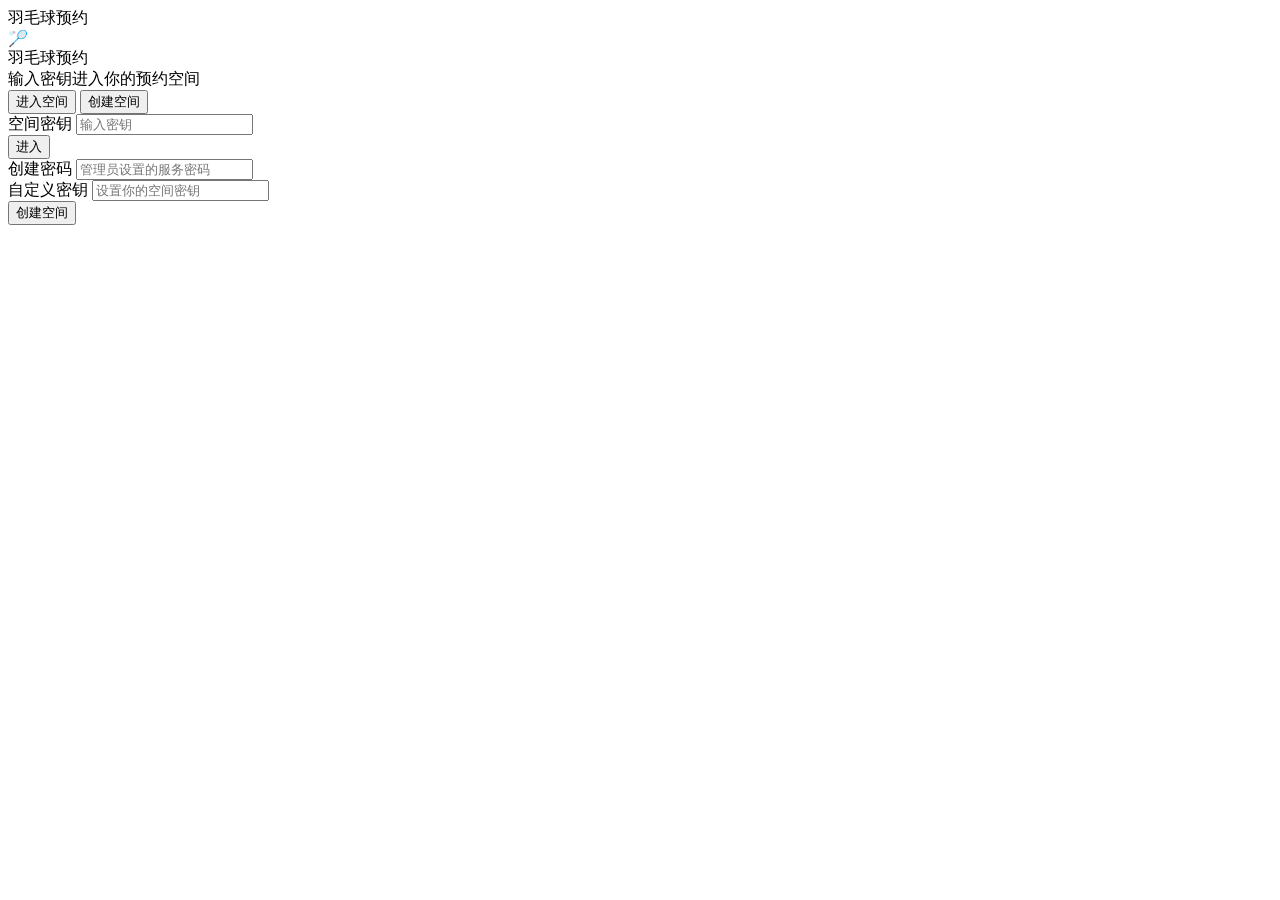
==== public/index.html @ 90170a16 "Initial commit: badminton booking system Complete PocketBase-based badminton session booking app wit" ====
<!DOCTYPE html>
<html lang="zh-CN">
<head>
  <meta charset="UTF-8">
  <meta name="viewport" content="width=device-width, initial-scale=1.0">
  <title>羽毛球预约</title>
  <link rel="stylesheet" href="/style.css">
</head>
<body>
  <div class="page">
    <div class="topbar">
      <span class="topbar-title">羽毛球预约</span>
    </div>
    <div class="content">
      <div class="hero">
        <div class="hero-icon">🏸</div>
        <div class="hero-title">羽毛球预约</div>
        <div class="hero-sub">输入密钥进入你的预约空间</div>
      </div>

      <div class="tab-bar">
        <button class="tab-btn active" data-tab="enter">进入空间</button>
        <button class="tab-btn" data-tab="create">创建空间</button>
      </div>

      <div id="tab-enter" class="tab-panel active">
        <div class="form-group">
          <label class="form-label" for="enter-key">空间密钥</label>
          <input class="form-input" id="enter-key" type="text" placeholder="输入密钥" autocomplete="off" autocapitalize="none">
        </div>
        <button class="btn btn-primary" id="btn-enter">进入</button>
        <div class="error-msg" id="enter-error"></div>
      </div>

      <div id="tab-create" class="tab-panel">
        <div class="form-group">
          <label class="form-label" for="create-password">创建密码</label>
          <input class="form-input" id="create-password" type="password" placeholder="管理员设置的服务密码">
        </div>
        <div class="form-group">
          <label class="form-label" for="create-key">自定义密钥</label>
          <input class="form-input" id="create-key" type="text" placeholder="设置你的空间密钥" autocomplete="off" autocapitalize="none">
        </div>
        <button class="btn btn-accent" id="btn-create">创建空间</button>
        <div class="error-msg" id="create-error"></div>
      </div>
    </div>
  </div>

  <script src="/lib/api.js"></script>
  <script>
    (async () => {
      const params = new URLSearchParams(window.location.search);
      const shareToken = params.get('share');

      if (shareToken) {
        try {
          const info = await api.decodeShare(shareToken);
          await api.enterSpace(info.key);
          window.location.href = `/session.html?id=${encodeURIComponent(info.session_id)}`;
          return;
        } catch {
          showError('enter-error', '分享链接无效或已过期');
        }
      }

      // Auto-enter space when ?key= is present (space share link)
      const autoKey = params.get('key');
      if (autoKey) {
        try {
          await api.enterSpace(autoKey);
          window.location.href = '/space.html';
          return;
        } catch {
          showError('enter-error', '空间不存在或密钥无效');
        }
      }

      if (api.isAuthenticated()) {
        window.location.href = '/space.html';
        return;
      }

      const tabs = document.querySelectorAll('.tab-btn');
      tabs.forEach(btn => {
        btn.addEventListener('click', () => {
          tabs.forEach(b => b.classList.remove('active'));
          btn.classList.add('active');
          document.querySelectorAll('.tab-panel').forEach(p => p.classList.remove('active'));
          document.getElementById(`tab-${btn.dataset.tab}`).classList.add('active');
          clearErrors();
        });
      });

      function showError(id, msg) {
        const el = document.getElementById(id);
        el.textContent = msg;
        el.classList.add('visible');
      }

      function clearErrors() {
        document.querySelectorAll('.error-msg').forEach(el => {
          el.classList.remove('visible');
          el.textContent = '';
        });
      }

      function setLoading(btnId, loading) {
        const btn = document.getElementById(btnId);
        btn.disabled = loading;
        btn.textContent = loading ? '请稍候…' : (btnId === 'btn-enter' ? '进入' : '创建空间');
      }

      document.getElementById('btn-enter').addEventListener('click', async () => {
        clearErrors();
        const key = document.getElementById('enter-key').value.trim();
        if (!key) {
          showError('enter-error', '请输入空间密钥');
          return;
        }
        setLoading('btn-enter', true);
        try {
          await api.enterSpace(key);
          window.location.href = '/space.html';
        } catch (e) {
          showError('enter-error', e.message || '密钥错误，请重试');
          setLoading('btn-enter', false);
        }
      });

      document.getElementById('enter-key').addEventListener('keydown', e => {
        if (e.key === 'Enter') document.getElementById('btn-enter').click();
      });

      document.getElementById('btn-create').addEventListener('click', async () => {
        clearErrors();
        const pwd = document.getElementById('create-password').value.trim();
        const key = document.getElementById('create-key').value.trim();
        if (!pwd) {
          showError('create-error', '请输入创建密码');
          return;
        }
        if (!key) {
          showError('create-error', '请输入自定义密钥');
          return;
        }
        setLoading('btn-create', true);
        try {
          await api.createSpace(pwd, key);
          window.location.href = '/space.html';
        } catch (e) {
          showError('create-error', e.message || '创建失败，请检查密码或密钥');
          setLoading('btn-create', false);
        }
      });
    })();
  </script>
</body>
</html>
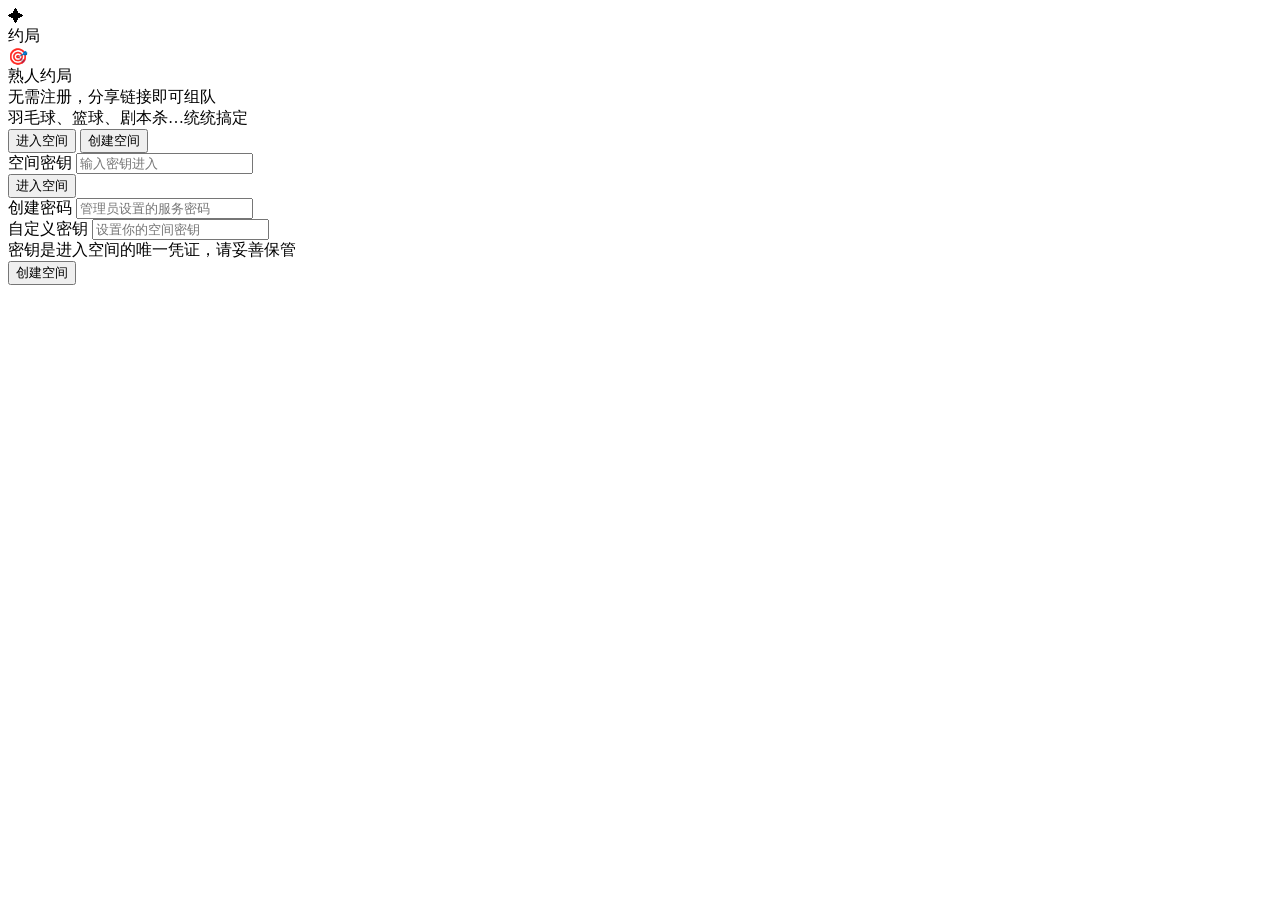
==== commit cf6cf7ec: "feat: 多活动类型支持 + 全新 UI 设计（Rausch 红主题） - 新增 activity_types 配置（羽毛球/篮球/剧本杀/桌游/其他） - sessions 表新增 type 和 " ====
--- a/public/index.html
+++ b/public/index.html
@@ -3,19 +3,20 @@
 <head>
   <meta charset="UTF-8">
   <meta name="viewport" content="width=device-width, initial-scale=1.0">
-  <title>羽毛球预约</title>
+  <title>约局 · 熟人活动预约</title>
   <link rel="stylesheet" href="/style.css">
 </head>
 <body>
   <div class="page">
     <div class="topbar">
-      <span class="topbar-title">羽毛球预约</span>
+      <div class="brand-mark">✦</div>
+      <span class="topbar-title">约局</span>
     </div>
     <div class="content">
       <div class="hero">
-        <div class="hero-icon">🏸</div>
-        <div class="hero-title">羽毛球预约</div>
-        <div class="hero-sub">输入密钥进入你的预约空间</div>
+        <div class="hero-icon">🎯</div>
+        <div class="hero-title">熟人约局</div>
+        <div class="hero-sub">无需注册，分享链接即可组队<br>羽毛球、篮球、剧本杀…统统搞定</div>
       </div>
 
       <div class="tab-bar">
@@ -26,9 +27,9 @@
       <div id="tab-enter" class="tab-panel active">
         <div class="form-group">
           <label class="form-label" for="enter-key">空间密钥</label>
-          <input class="form-input" id="enter-key" type="text" placeholder="输入密钥" autocomplete="off" autocapitalize="none">
+          <input class="form-input" id="enter-key" type="text" placeholder="输入密钥进入" autocomplete="off" autocapitalize="none">
         </div>
-        <button class="btn btn-primary" id="btn-enter">进入</button>
+        <button class="btn btn-primary" id="btn-enter">进入空间</button>
         <div class="error-msg" id="enter-error"></div>
       </div>
 
@@ -40,8 +41,9 @@
         <div class="form-group">
           <label class="form-label" for="create-key">自定义密钥</label>
           <input class="form-input" id="create-key" type="text" placeholder="设置你的空间密钥" autocomplete="off" autocapitalize="none">
+          <div class="form-hint">密钥是进入空间的唯一凭证，请妥善保管</div>
         </div>
-        <button class="btn btn-accent" id="btn-create">创建空间</button>
+        <button class="btn btn-primary" id="btn-create">创建空间</button>
         <div class="error-msg" id="create-error"></div>
       </div>
     </div>
@@ -64,7 +66,6 @@
         }
       }
 
-      // Auto-enter space when ?key= is present (space share link)
       const autoKey = params.get('key');
       if (autoKey) {
         try {
@@ -105,26 +106,23 @@
         });
       }
 
-      function setLoading(btnId, loading) {
+      function setLoading(btnId, loading, defaultText) {
         const btn = document.getElementById(btnId);
         btn.disabled = loading;
-        btn.textContent = loading ? '请稍候…' : (btnId === 'btn-enter' ? '进入' : '创建空间');
+        btn.textContent = loading ? '请稍候…' : defaultText;
       }
 
       document.getElementById('btn-enter').addEventListener('click', async () => {
         clearErrors();
         const key = document.getElementById('enter-key').value.trim();
-        if (!key) {
-          showError('enter-error', '请输入空间密钥');
-          return;
-        }
-        setLoading('btn-enter', true);
+        if (!key) { showError('enter-error', '请输入空间密钥'); return; }
+        setLoading('btn-enter', true, '进入空间');
         try {
           await api.enterSpace(key);
           window.location.href = '/space.html';
         } catch (e) {
           showError('enter-error', e.message || '密钥错误，请重试');
-          setLoading('btn-enter', false);
+          setLoading('btn-enter', false, '进入空间');
         }
       });
 
@@ -136,21 +134,15 @@
         clearErrors();
         const pwd = document.getElementById('create-password').value.trim();
         const key = document.getElementById('create-key').value.trim();
-        if (!pwd) {
-          showError('create-error', '请输入创建密码');
-          return;
-        }
-        if (!key) {
-          showError('create-error', '请输入自定义密钥');
-          return;
-        }
-        setLoading('btn-create', true);
+        if (!pwd) { showError('create-error', '请输入创建密码'); return; }
+        if (!key) { showError('create-error', '请输入自定义密钥'); return; }
+        setLoading('btn-create', true, '创建空间');
         try {
           await api.createSpace(pwd, key);
           window.location.href = '/space.html';
         } catch (e) {
           showError('create-error', e.message || '创建失败，请检查密码或密钥');
-          setLoading('btn-create', false);
+          setLoading('btn-create', false, '创建空间');
         }
       });
     })();
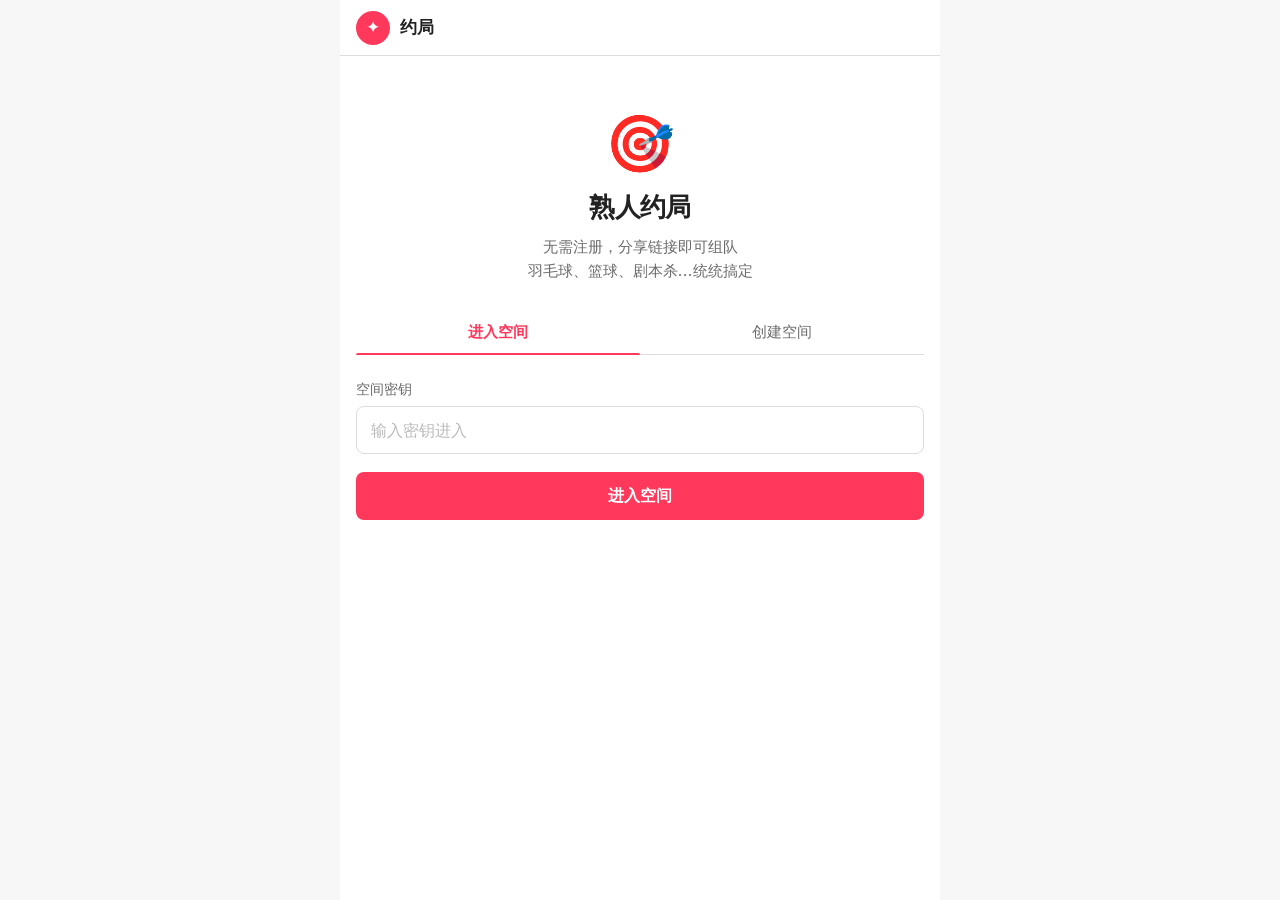
==== commit a7aec2d2: "fix: 将所有绝对路径改为相对路径以支持子路径反向代理 解决通过 songyaolun.com/yueju 等子路径访问时 CSS/JS 请求 404 的问题。  Co-Authored-By: C" ====
--- a/public/index.html
+++ b/public/index.html
@@ -4,7 +4,7 @@
   <meta charset="UTF-8">
   <meta name="viewport" content="width=device-width, initial-scale=1.0">
   <title>约局 · 熟人活动预约</title>
-  <link rel="stylesheet" href="/style.css">
+  <link rel="stylesheet" href="style.css">
 </head>
 <body>
   <div class="page">
@@ -49,7 +49,7 @@
     </div>
   </div>
 
-  <script src="/lib/api.js"></script>
+  <script src="lib/api.js"></script>
   <script>
     (async () => {
       const params = new URLSearchParams(window.location.search);
@@ -59,7 +59,7 @@
         try {
           const info = await api.decodeShare(shareToken);
           await api.enterSpace(info.key);
-          window.location.href = `/session.html?id=${encodeURIComponent(info.session_id)}`;
+          window.location.href = `session.html?id=${encodeURIComponent(info.session_id)}`;
           return;
         } catch {
           showError('enter-error', '分享链接无效或已过期');
@@ -70,7 +70,7 @@
       if (autoKey) {
         try {
           await api.enterSpace(autoKey);
-          window.location.href = '/space.html';
+          window.location.href = 'space.html';
           return;
         } catch {
           showError('enter-error', '空间不存在或密钥无效');
@@ -78,7 +78,7 @@
       }
 
       if (api.isAuthenticated()) {
-        window.location.href = '/space.html';
+        window.location.href = 'space.html';
         return;
       }
 
@@ -119,7 +119,7 @@
         setLoading('btn-enter', true, '进入空间');
         try {
           await api.enterSpace(key);
-          window.location.href = '/space.html';
+          window.location.href = 'space.html';
         } catch (e) {
           showError('enter-error', e.message || '密钥错误，请重试');
           setLoading('btn-enter', false, '进入空间');
@@ -139,7 +139,7 @@
         setLoading('btn-create', true, '创建空间');
         try {
           await api.createSpace(pwd, key);
-          window.location.href = '/space.html';
+          window.location.href = 'space.html';
         } catch (e) {
           showError('create-error', e.message || '创建失败，请检查密码或密钥');
           setLoading('btn-create', false, '创建空间');
--- a/public/style.css
+++ b/public/style.css
@@ -0,0 +1,832 @@
+*, *::before, *::after {
+  box-sizing: border-box;
+  margin: 0;
+  padding: 0;
+}
+
+:root {
+  --primary:       #FF385C;
+  --primary-dark:  #e02952;
+  --primary-light: rgba(255, 56, 92, 0.08);
+  --ink:           #222222;
+  --canvas:        #FFFFFF;
+  --surface-soft:  #F7F7F7;
+  --hairline:      #DDDDDD;
+  --muted:         #6A6A6A;
+  --error:         #c13515;
+  --error-bg:      #fff1ef;
+  --success:       #008a4b;
+  --success-bg:    #e6f9f0;
+}
+
+html, body {
+  height: 100%;
+}
+
+body {
+  font-family: system-ui, -apple-system, "Helvetica Neue", Arial, sans-serif;
+  background: var(--surface-soft);
+  color: var(--ink);
+  font-size: 16px;
+  line-height: 1.5;
+  -webkit-font-smoothing: antialiased;
+}
+
+/* ── Page wrapper ─────────────────────────────── */
+.page {
+  max-width: 600px;
+  margin: 0 auto;
+  min-height: 100vh;
+  background: var(--canvas);
+  display: flex;
+  flex-direction: column;
+}
+
+/* ── Topbar ───────────────────────────────────── */
+.topbar {
+  display: flex;
+  align-items: center;
+  gap: 10px;
+  padding: 0 16px;
+  height: 56px;
+  background: var(--canvas);
+  border-bottom: 1px solid var(--hairline);
+  position: sticky;
+  top: 0;
+  z-index: 10;
+  flex-shrink: 0;
+}
+
+.brand-mark {
+  width: 34px;
+  height: 34px;
+  background: var(--primary);
+  border-radius: 50%;
+  display: flex;
+  align-items: center;
+  justify-content: center;
+  color: #fff;
+  font-size: 17px;
+  flex-shrink: 0;
+}
+
+.topbar-title {
+  font-size: 17px;
+  font-weight: 700;
+  color: var(--ink);
+  letter-spacing: -0.01em;
+}
+
+.topbar-spacer {
+  flex: 1;
+}
+
+.topbar-meta {
+  font-size: 14px;
+  font-weight: 600;
+  color: var(--ink);
+  max-width: 160px;
+  overflow: hidden;
+  text-overflow: ellipsis;
+  white-space: nowrap;
+}
+
+.topbar-actions {
+  display: flex;
+  gap: 8px;
+  align-items: center;
+}
+
+.topbar-action {
+  height: 32px;
+  padding: 0 14px;
+  border-radius: 999px;
+  border: 1px solid var(--hairline);
+  background: var(--canvas);
+  color: var(--ink);
+  font-size: 13px;
+  font-weight: 500;
+  cursor: pointer;
+  transition: background 0.12s, border-color 0.12s;
+  white-space: nowrap;
+}
+
+.topbar-action:active {
+  background: var(--surface-soft);
+}
+
+.topbar-action.primary {
+  border-color: var(--primary);
+  color: var(--primary);
+}
+
+/* Back link in topbar */
+.topbar-back {
+  display: flex;
+  align-items: center;
+  gap: 4px;
+  color: var(--ink);
+  text-decoration: none;
+  font-size: 15px;
+  font-weight: 500;
+  padding: 6px 0;
+}
+
+.topbar-back:active { opacity: 0.6; }
+
+.topbar-page-title {
+  font-size: 16px;
+  font-weight: 600;
+  color: var(--ink);
+}
+
+/* ── Content area ─────────────────────────────── */
+.content {
+  flex: 1;
+  padding: 20px 16px;
+}
+
+/* ── Hero ─────────────────────────────────────── */
+.hero {
+  display: flex;
+  flex-direction: column;
+  align-items: center;
+  padding: 40px 16px 28px;
+  text-align: center;
+}
+
+.hero-icon {
+  font-size: 56px;
+  margin-bottom: 16px;
+  line-height: 1;
+}
+
+.hero-title {
+  font-size: 26px;
+  font-weight: 700;
+  color: var(--ink);
+  letter-spacing: -0.02em;
+  margin-bottom: 8px;
+}
+
+.hero-sub {
+  font-size: 15px;
+  color: var(--muted);
+  max-width: 280px;
+  line-height: 1.6;
+}
+
+/* ── Tabs ─────────────────────────────────────── */
+.tab-bar {
+  display: flex;
+  border-bottom: 1px solid var(--hairline);
+  margin-bottom: 24px;
+}
+
+.tab-btn {
+  flex: 1;
+  background: none;
+  border: none;
+  padding: 12px 8px;
+  font-size: 15px;
+  color: var(--muted);
+  cursor: pointer;
+  position: relative;
+  transition: color 0.15s;
+  font-weight: 500;
+}
+
+.tab-btn.active {
+  color: var(--primary);
+  font-weight: 600;
+}
+
+.tab-btn.active::after {
+  content: '';
+  position: absolute;
+  bottom: -1px;
+  left: 0;
+  right: 0;
+  height: 2px;
+  background: var(--primary);
+  border-radius: 2px 2px 0 0;
+}
+
+.tab-panel { display: none; }
+.tab-panel.active { display: block; }
+
+/* ── Form ─────────────────────────────────────── */
+.form-group {
+  margin-bottom: 18px;
+}
+
+.form-label {
+  display: block;
+  font-size: 14px;
+  color: var(--muted);
+  margin-bottom: 6px;
+  font-weight: 500;
+}
+
+.form-input {
+  width: 100%;
+  height: 48px;
+  border: 1px solid var(--hairline);
+  border-radius: 8px;
+  padding: 0 14px;
+  font-size: 16px;
+  color: var(--ink);
+  background: var(--canvas);
+  transition: border-color 0.15s, box-shadow 0.15s;
+  outline: none;
+  -webkit-appearance: none;
+  font-family: inherit;
+}
+
+.form-input:focus {
+  border-color: var(--primary);
+  box-shadow: 0 0 0 3px var(--primary-light);
+}
+
+.form-input::placeholder { color: #bbb; }
+
+.form-textarea {
+  width: 100%;
+  min-height: 88px;
+  border: 1px solid var(--hairline);
+  border-radius: 8px;
+  padding: 12px 14px;
+  font-size: 16px;
+  color: var(--ink);
+  background: var(--canvas);
+  transition: border-color 0.15s, box-shadow 0.15s;
+  outline: none;
+  resize: vertical;
+  font-family: inherit;
+  line-height: 1.5;
+  -webkit-appearance: none;
+}
+
+.form-textarea:focus {
+  border-color: var(--primary);
+  box-shadow: 0 0 0 3px var(--primary-light);
+}
+
+.form-hint {
+  font-size: 13px;
+  color: var(--muted);
+  margin-top: 5px;
+}
+
+.form-row {
+  display: grid;
+  grid-template-columns: 1fr 1fr;
+  gap: 12px;
+}
+
+/* ── Buttons ──────────────────────────────────── */
+.btn {
+  display: inline-flex;
+  align-items: center;
+  justify-content: center;
+  gap: 6px;
+  height: 48px;
+  padding: 0 24px;
+  border-radius: 8px;
+  border: none;
+  font-size: 16px;
+  font-weight: 600;
+  cursor: pointer;
+  transition: opacity 0.15s, transform 0.1s;
+  width: 100%;
+  font-family: inherit;
+  text-decoration: none;
+  letter-spacing: 0.01em;
+}
+
+.btn:active {
+  opacity: 0.85;
+  transform: scale(0.98);
+}
+
+.btn:disabled {
+  opacity: 0.45;
+  cursor: not-allowed;
+  transform: none;
+}
+
+.btn-primary {
+  background: var(--primary);
+  color: #fff;
+}
+
+.btn-primary:hover:not(:disabled) {
+  background: var(--primary-dark);
+}
+
+.btn-outline {
+  background: var(--canvas);
+  color: var(--primary);
+  border: 1.5px solid var(--primary);
+}
+
+.btn-ghost {
+  background: var(--surface-soft);
+  color: var(--ink);
+}
+
+.btn-danger {
+  background: var(--error);
+  color: #fff;
+}
+
+.btn-sm {
+  height: 36px;
+  font-size: 14px;
+  padding: 0 16px;
+  border-radius: 6px;
+}
+
+/* ── Capacity progress bar ────────────────────── */
+.capacity-bar-row {
+  display: flex;
+  align-items: center;
+  gap: 8px;
+  margin-top: 10px;
+}
+
+.capacity-bar-track {
+  flex: 1;
+  height: 8px;
+  background: var(--surface-soft);
+  border-radius: 999px;
+  overflow: hidden;
+}
+
+.capacity-bar-fill {
+  height: 100%;
+  background: var(--primary);
+  border-radius: 999px;
+  transition: width 0.3s ease;
+  min-width: 0;
+}
+
+.capacity-bar-fill.full {
+  background: var(--error);
+}
+
+.capacity-bar-text {
+  font-size: 13px;
+  color: #3F3F3F;
+  white-space: nowrap;
+  flex-shrink: 0;
+}
+
+/* ── Messages ─────────────────────────────────── */
+.error-msg {
+  color: var(--error);
+  font-size: 14px;
+  margin-top: 12px;
+  padding: 10px 14px;
+  background: var(--error-bg);
+  border-radius: 8px;
+  display: none;
+}
+
+.error-msg.visible { display: block; }
+
+.success-msg {
+  color: var(--success);
+  font-size: 14px;
+  margin-top: 12px;
+  padding: 10px 14px;
+  background: var(--success-bg);
+  border-radius: 8px;
+  display: none;
+}
+
+.success-msg.visible { display: block; }
+
+/* ── Cards ────────────────────────────────────── */
+.card {
+  background: var(--canvas);
+  border-radius: 12px;
+  box-shadow: 0 1px 3px rgba(0,0,0,0.10), 0 0 0 1px rgba(0,0,0,0.04);
+  padding: 16px;
+  margin-bottom: 12px;
+  cursor: pointer;
+  position: relative;
+  overflow: hidden;
+  transition: box-shadow 0.15s, transform 0.1s;
+  text-decoration: none;
+  display: block;
+  color: inherit;
+}
+
+.card:active {
+  box-shadow: 0 4px 12px rgba(0,0,0,0.14);
+  transform: scale(0.99);
+}
+
+.card.expired { opacity: 0.55; }
+
+.card-type-row {
+  display: flex;
+  align-items: center;
+  justify-content: space-between;
+  margin-bottom: 8px;
+}
+
+.card-type-badge {
+  display: inline-flex;
+  align-items: center;
+  gap: 4px;
+  font-size: 12px;
+  font-weight: 600;
+  color: var(--muted);
+  background: var(--surface-soft);
+  padding: 3px 9px;
+  border-radius: 999px;
+}
+
+.card-status-badge {
+  font-size: 11px;
+  font-weight: 600;
+  padding: 3px 9px;
+  border-radius: 999px;
+}
+
+.card-status-badge.expired {
+  background: #eee;
+  color: #888;
+}
+
+.card-status-badge.full {
+  background: #fff1ef;
+  color: var(--error);
+}
+
+.card-status-badge.open {
+  background: #e6f9f0;
+  color: var(--success);
+}
+
+.card-date {
+  font-size: 16px;
+  font-weight: 700;
+  color: var(--ink);
+  margin-bottom: 3px;
+}
+
+.card-time-venue {
+  font-size: 14px;
+  color: var(--muted);
+  margin-bottom: 10px;
+}
+
+.card-meta {
+  display: flex;
+  gap: 12px;
+  align-items: center;
+}
+
+.card-fee {
+  font-size: 15px;
+  font-weight: 700;
+  color: var(--primary);
+}
+
+.card.expired .card-fee { color: var(--muted); }
+
+.card-count {
+  font-size: 13px;
+  color: var(--muted);
+}
+
+.card-count.full {
+  color: var(--error);
+  font-weight: 600;
+}
+
+/* ── Type filter chips ────────────────────────── */
+.type-chips {
+  display: flex;
+  gap: 8px;
+  overflow-x: auto;
+  padding: 0 0 12px;
+  scrollbar-width: none;
+  -ms-overflow-style: none;
+}
+
+.type-chips::-webkit-scrollbar { display: none; }
+
+.type-chip {
+  flex-shrink: 0;
+  height: 34px;
+  padding: 0 14px;
+  border-radius: 999px;
+  border: 1px solid var(--hairline);
+  background: var(--canvas);
+  color: var(--muted);
+  font-size: 13px;
+  font-weight: 500;
+  cursor: pointer;
+  transition: all 0.15s;
+  white-space: nowrap;
+  font-family: inherit;
+}
+
+.type-chip.active {
+  border-color: var(--primary);
+  background: var(--primary-light);
+  color: var(--primary);
+  font-weight: 600;
+}
+
+/* ── Type selection cards (new.html step 1) ───── */
+.type-grid {
+  display: grid;
+  grid-template-columns: 1fr 1fr;
+  gap: 12px;
+  margin-top: 8px;
+}
+
+.type-card {
+  display: flex;
+  flex-direction: column;
+  align-items: center;
+  gap: 8px;
+  padding: 20px 12px;
+  background: var(--canvas);
+  border-radius: 12px;
+  border: 1.5px solid var(--hairline);
+  cursor: pointer;
+  transition: all 0.15s;
+  text-align: center;
+  font-family: inherit;
+}
+
+.type-card:hover,
+.type-card:active {
+  border-color: var(--primary);
+  background: var(--primary-light);
+}
+
+.type-card-icon {
+  font-size: 36px;
+  line-height: 1;
+}
+
+.type-card-name {
+  font-size: 16px;
+  font-weight: 600;
+  color: var(--ink);
+}
+
+.type-card-desc {
+  font-size: 12px;
+  color: var(--muted);
+  line-height: 1.4;
+}
+
+/* ── Section title ────────────────────────────── */
+.section-title {
+  font-size: 12px;
+  font-weight: 700;
+  color: var(--muted);
+  text-transform: uppercase;
+  letter-spacing: 0.06em;
+  margin: 20px 0 10px;
+}
+
+.section-title:first-child { margin-top: 0; }
+
+/* ── Divider ──────────────────────────────────── */
+.divider {
+  height: 1px;
+  background: var(--hairline);
+  margin: 16px 0;
+}
+
+/* ── FAB ──────────────────────────────────────── */
+.fab {
+  position: fixed;
+  bottom: 24px;
+  right: 24px;
+  width: 56px;
+  height: 56px;
+  border-radius: 50%;
+  background: var(--primary);
+  color: #fff;
+  border: none;
+  font-size: 28px;
+  cursor: pointer;
+  box-shadow: 0 4px 16px rgba(255, 56, 92, 0.45);
+  display: flex;
+  align-items: center;
+  justify-content: center;
+  transition: transform 0.15s, box-shadow 0.15s;
+  text-decoration: none;
+  z-index: 20;
+  line-height: 1;
+}
+
+.fab:active {
+  transform: scale(0.92);
+  box-shadow: 0 2px 8px rgba(255, 56, 92, 0.3);
+}
+
+@media (min-width: 600px) {
+  .fab { right: calc(50% - 300px + 24px); }
+}
+
+/* ── Loading ──────────────────────────────────── */
+.loading {
+  display: flex;
+  flex-direction: column;
+  align-items: center;
+  justify-content: center;
+  padding: 64px 0;
+  color: var(--muted);
+  font-size: 15px;
+  gap: 16px;
+}
+
+.spinner {
+  width: 32px;
+  height: 32px;
+  border: 3px solid var(--hairline);
+  border-top-color: var(--primary);
+  border-radius: 50%;
+  animation: spin 0.7s linear infinite;
+}
+
+@keyframes spin {
+  to { transform: rotate(360deg); }
+}
+
+/* ── Empty state ──────────────────────────────── */
+.empty-state {
+  display: flex;
+  flex-direction: column;
+  align-items: center;
+  justify-content: center;
+  padding: 64px 16px;
+  color: var(--muted);
+  text-align: center;
+}
+
+.empty-state-icon {
+  font-size: 48px;
+  margin-bottom: 16px;
+  opacity: 0.4;
+}
+
+.empty-state-text {
+  font-size: 15px;
+  line-height: 1.7;
+}
+
+/* ── Share modal ──────────────────────────────── */
+.share-modal-overlay {
+  display: none;
+  position: fixed;
+  inset: 0;
+  background: rgba(0,0,0,0.5);
+  z-index: 100;
+  align-items: center;
+  justify-content: center;
+  padding: 24px;
+}
+
+.share-modal-overlay.visible { display: flex; }
+
+.share-modal-box {
+  background: var(--canvas);
+  border-radius: 16px;
+  padding: 24px 20px 20px;
+  width: 100%;
+  max-width: 400px;
+  box-shadow: 0 8px 32px rgba(0,0,0,0.18);
+}
+
+.share-modal-title {
+  font-size: 16px;
+  font-weight: 700;
+  color: var(--ink);
+  margin-bottom: 12px;
+}
+
+.share-modal-input {
+  width: 100%;
+  border: 1px solid var(--hairline);
+  border-radius: 8px;
+  padding: 10px 12px;
+  font-size: 13px;
+  color: var(--ink);
+  background: var(--surface-soft);
+  box-sizing: border-box;
+  outline: none;
+  -webkit-user-select: all;
+  user-select: all;
+  word-break: break-all;
+  font-family: inherit;
+}
+
+.share-modal-hint {
+  font-size: 12px;
+  color: var(--muted);
+  margin: 8px 0 16px;
+}
+
+.share-modal-btns { display: flex; gap: 10px; }
+
+.share-modal-copy {
+  flex: 1;
+  height: 44px;
+  background: var(--primary);
+  color: #fff;
+  border: none;
+  border-radius: 8px;
+  font-size: 15px;
+  font-weight: 600;
+  cursor: pointer;
+  font-family: inherit;
+}
+
+.share-modal-copy:active { background: var(--primary-dark); }
+
+.share-modal-close {
+  height: 44px;
+  padding: 0 18px;
+  background: var(--surface-soft);
+  color: var(--muted);
+  border: none;
+  border-radius: 8px;
+  font-size: 15px;
+  cursor: pointer;
+  font-family: inherit;
+}
+
+/* ── Step indicator (new.html) ────────────────── */
+.step-indicator {
+  display: flex;
+  align-items: center;
+  justify-content: center;
+  gap: 8px;
+  padding: 12px 0;
+  margin-bottom: 4px;
+}
+
+.step-dot {
+  width: 8px;
+  height: 8px;
+  border-radius: 50%;
+  background: var(--hairline);
+  transition: all 0.2s;
+}
+
+.step-dot.active {
+  background: var(--primary);
+  width: 20px;
+  border-radius: 4px;
+}
+
+/* ── Type-specific fields section ─────────────── */
+.extra-fields-section {
+  margin-top: 8px;
+  padding-top: 16px;
+  border-top: 1px solid var(--hairline);
+}
+
+.extra-fields-label {
+  font-size: 12px;
+  font-weight: 700;
+  color: var(--muted);
+  text-transform: uppercase;
+  letter-spacing: 0.06em;
+  margin-bottom: 14px;
+  display: flex;
+  align-items: center;
+  gap: 6px;
+}
+
+/* ── Checkbox ─────────────────────────────────── */
+.check-label {
+  display: flex;
+  align-items: center;
+  gap: 10px;
+  cursor: pointer;
+  font-size: 15px;
+  font-weight: 500;
+  color: var(--ink);
+  padding: 4px 0;
+}
+
+.check-label input[type="checkbox"] {
+  width: 18px;
+  height: 18px;
+  accent-color: var(--primary);
+  cursor: pointer;
+  flex-shrink: 0;
+}
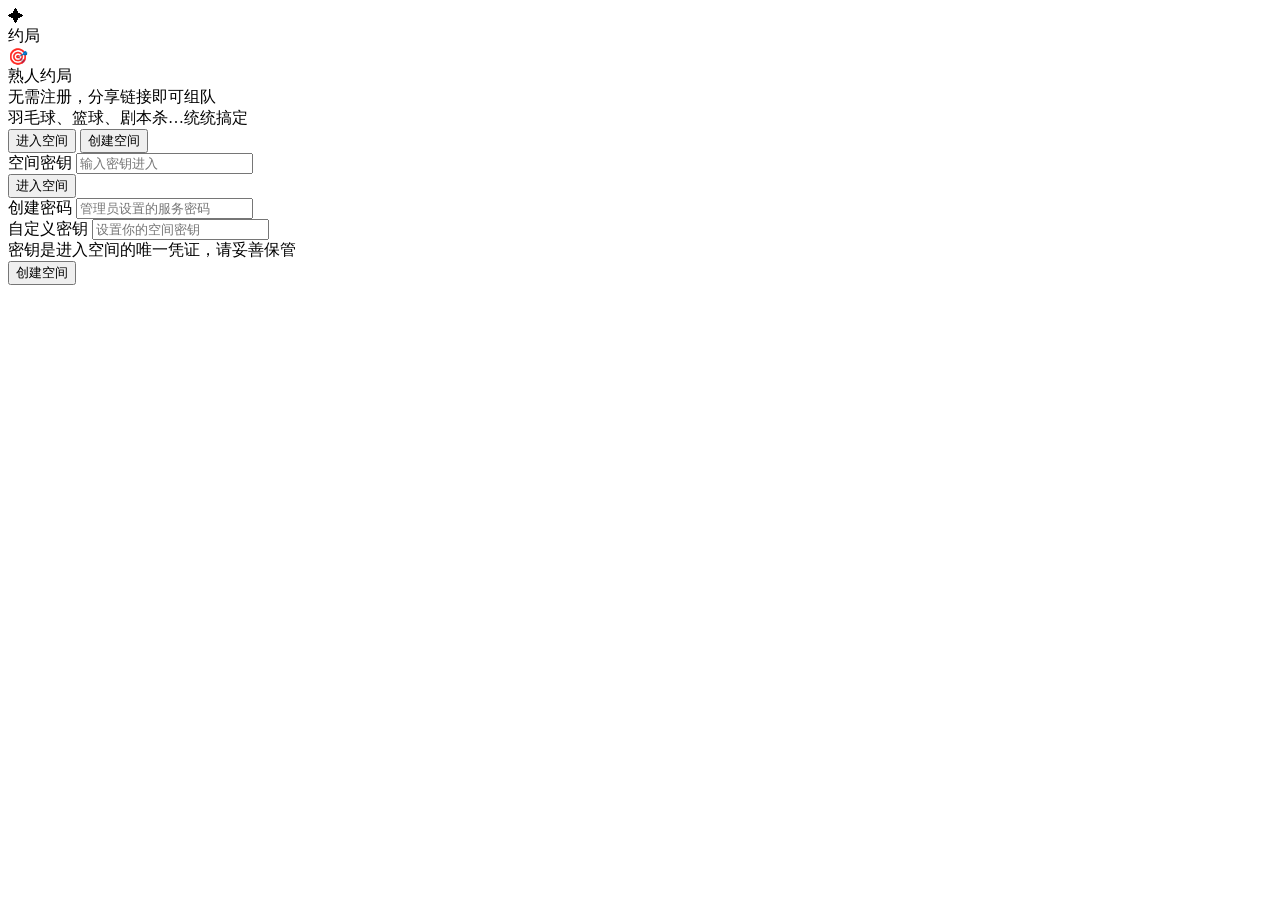
==== commit d907c4af: "fix: 添加 <base href="/yueju/"> 修复无尾部斜杠时相对路径解析错误 访问 songyaolun.com/yueju（无斜杠）时浏览器把 yueju 当文件名， 导致 styl" ====
--- a/public/index.html
+++ b/public/index.html
@@ -3,6 +3,7 @@
 <head>
   <meta charset="UTF-8">
   <meta name="viewport" content="width=device-width, initial-scale=1.0">
+  <base href="/yueju/">
   <title>约局 · 熟人活动预约</title>
   <link rel="stylesheet" href="style.css">
 </head>
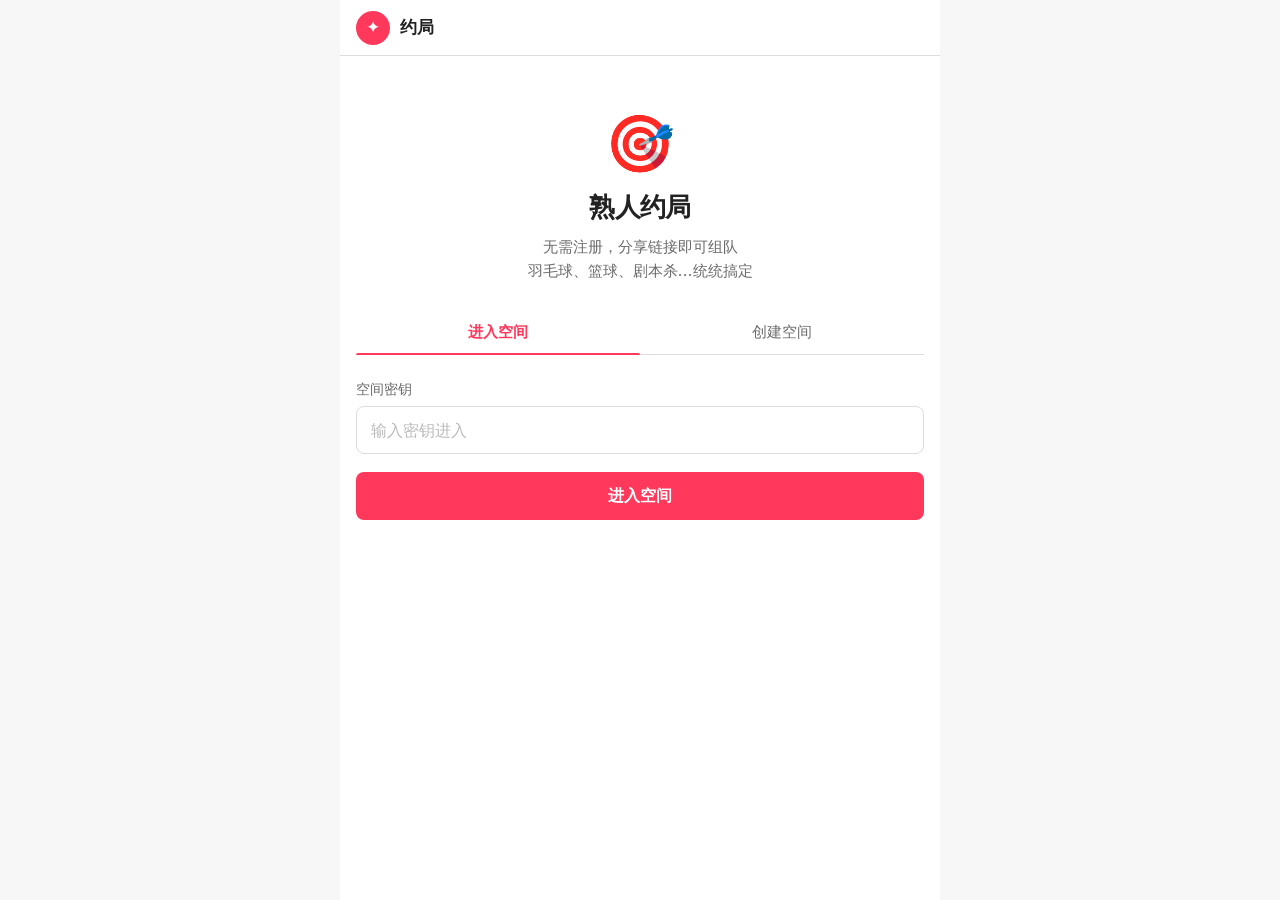
==== commit 38399462: "refactor: 移除代码中的 /yueju 硬编码，改由 Caddy 统一处理路径 代码恢复为路径无关的状态，子路径配置只需修改 Caddy 即可。 Caddy 需配置：redir /yueju " ====
--- a/public/index.html
+++ b/public/index.html
@@ -3,7 +3,6 @@
 <head>
   <meta charset="UTF-8">
   <meta name="viewport" content="width=device-width, initial-scale=1.0">
-  <base href="/yueju/">
   <title>约局 · 熟人活动预约</title>
   <link rel="stylesheet" href="style.css">
 </head>
